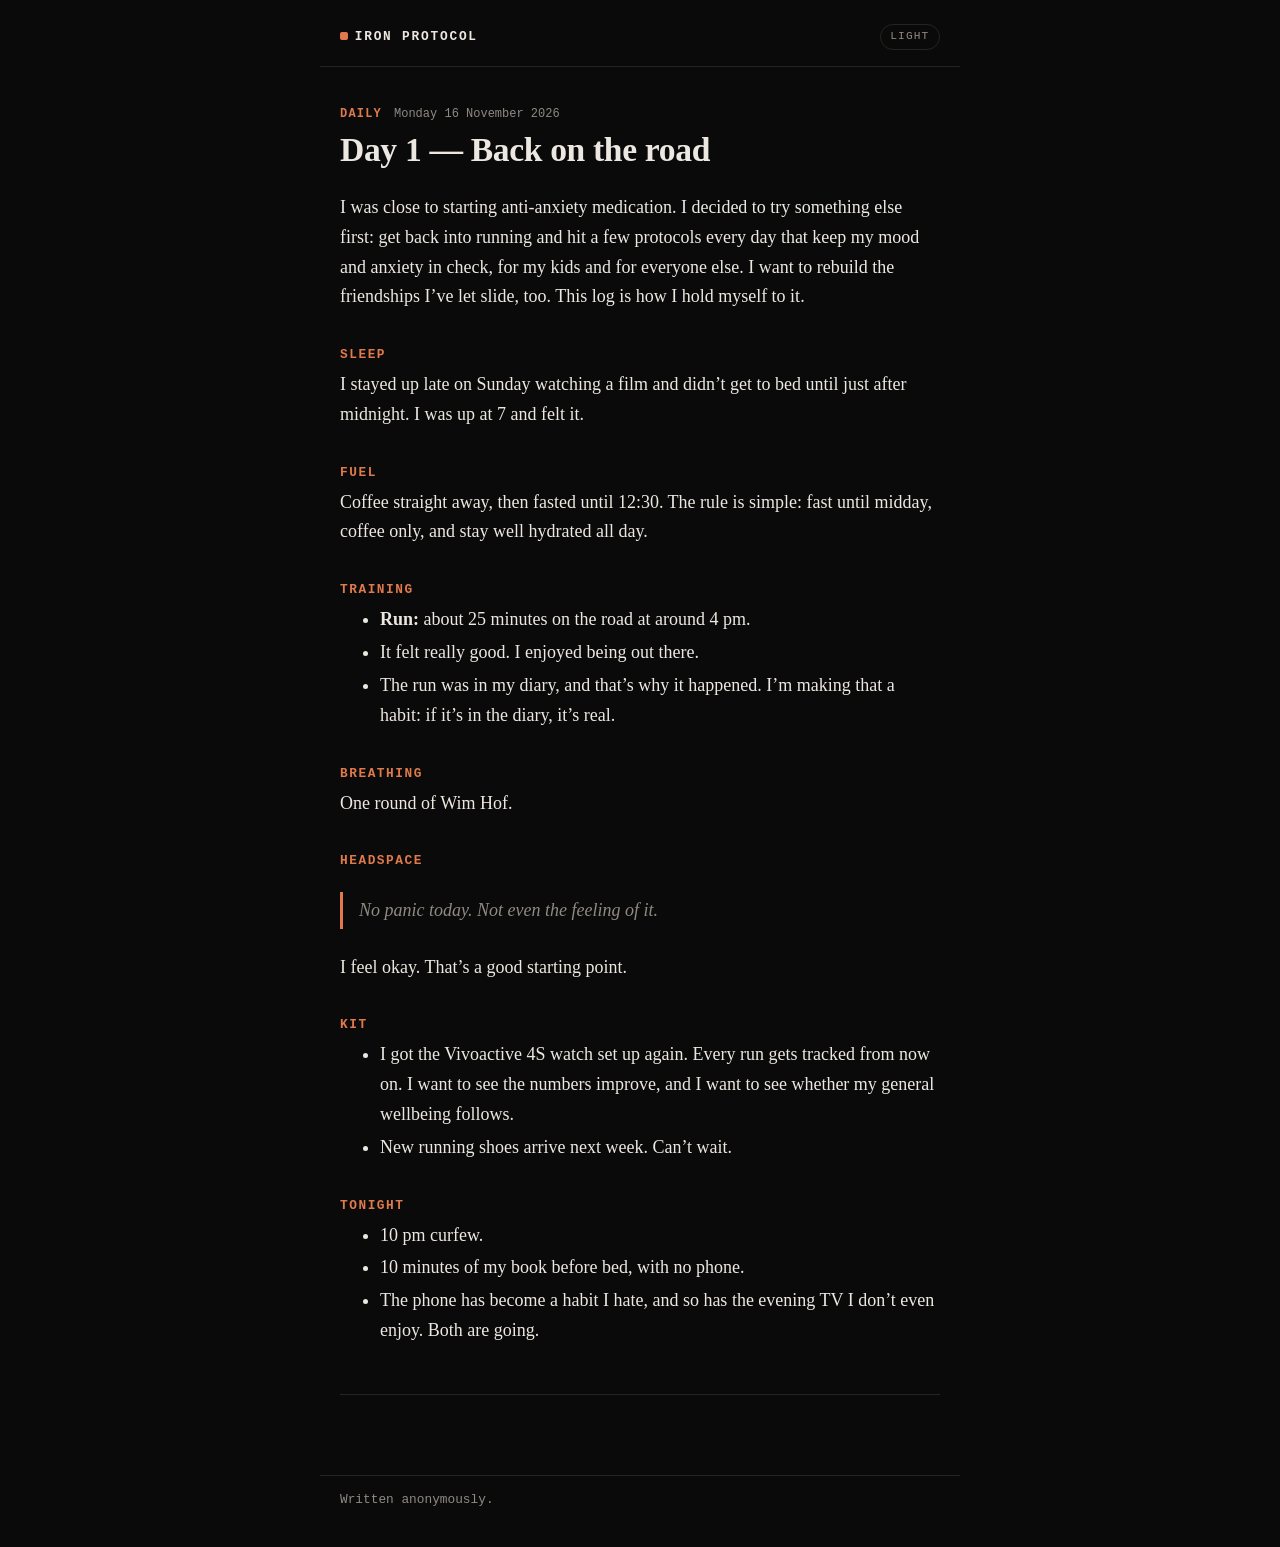
==== p/2026-11-16-day-1/index.html @ fcdc0ef2 "Day 1 Co-Authored-By: Claude Opus 5.5 <noreply@anthropic.com> Claude-Session: https://claude.ai/code" ====
<!DOCTYPE html>
<html lang="en">
<head>
<meta charset="utf-8">
<meta name="viewport" content="width=device-width, initial-scale=1">
<meta name="robots" content="noindex, nofollow">
<meta name="referrer" content="no-referrer">
<title>Day 1 — Back on the road · Iron Protocol</title>
<script>try{if(localStorage.getItem("theme")==="light")document.documentElement.dataset.theme="light"}catch(e){}</script>
<link rel="icon" href="data:image/svg+xml,<svg xmlns='http://www.w3.org/2000/svg' viewBox='0 0 16 16'><rect width='16' height='16' rx='3' fill='%23b4532a'/></svg>">
<link rel="stylesheet" href="../../style.css">
</head>
<body>
<header class="site"><a href="../../index.html" class="brand">Iron Protocol</a><button class="theme" type="button" aria-label="Toggle light and dark">Light</button></header>
<main>
<article class="post daily">
<p class="meta"><span class="kind">Daily</span><time datetime="2026-11-16">Monday 16 November 2026</time></p>
<h1>Day 1 — Back on the road</h1>
<div class="prose"><p>I was close to starting anti-anxiety medication. I decided to try something else first: get back into running and hit a few protocols every day that keep my mood and anxiety in check, for my kids and for everyone else. I want to rebuild the friendships I&rsquo;ve let slide, too. This log is how I hold myself to it.</p>
<h2>Sleep</h2>
<p>I stayed up late on Sunday watching a film and didn&rsquo;t get to bed until just after midnight. I was up at 7 and felt it.</p>
<h2>Fuel</h2>
<p>Coffee straight away, then fasted until 12:30. The rule is simple: fast until midday, coffee only, and stay well hydrated all day.</p>
<h2>Training</h2>
<ul>
<li><strong>Run:</strong> about 25 minutes on the road at around 4 pm.</li>
<li>It felt really good. I enjoyed being out there.</li>
<li>The run was in my diary, and that&rsquo;s why it happened. I&rsquo;m making that a habit: if it&rsquo;s in the diary, it&rsquo;s real.</li>
</ul>
<h2>Breathing</h2>
<p>One round of Wim Hof.</p>
<h2>Headspace</h2>
<blockquote>
<p>No panic today. Not even the feeling of it.</p>
</blockquote>
<p>I feel okay. That&rsquo;s a good starting point.</p>
<h2>Kit</h2>
<ul>
<li>I got the Vivoactive 4S watch set up again. Every run gets tracked from now on. I want to see the numbers improve, and I want to see whether my general wellbeing follows.</li>
<li>New running shoes arrive next week. Can&rsquo;t wait.</li>
</ul>
<h2>Tonight</h2>
<ul>
<li>10 pm curfew.</li>
<li>10 minutes of my book before bed, with no phone.</li>
<li>The phone has become a habit I hate, and so has the evening TV I don&rsquo;t even enjoy. Both are going.</li>
</ul></div>
</article>
<nav class="pager"><span></span><span></span></nav>
</main>
<footer class="site">Written anonymously.</footer>
<script>
(function(){var r=document.documentElement,b=document.querySelector(".theme");
function s(){b.textContent=r.dataset.theme==="light"?"Dark":"Light"}s();
b.onclick=function(){if(r.dataset.theme==="light")delete r.dataset.theme;else r.dataset.theme="light";
try{localStorage.setItem("theme",r.dataset.theme||"dark")}catch(e){}s()}})();
</script>
</body>
</html>
---- style.css ----
html {
  --bg: #0a0a0a;
  --ink: #ece8e1;
  --muted: #8f8a82;
  --rule: #262422;
  --accent: #e07a4c;
  --card: #141312;
  --serif: "Iowan Old Style", "Palatino Linotype", Palatino, Georgia, serif;
  --sans: system-ui, -apple-system, "Segoe UI", Roboto, sans-serif;
  --mono: ui-monospace, "SF Mono", Menlo, Consolas, monospace;
  color-scheme: dark;
}
html[data-theme="light"] {
  --bg: #f6f3ee; --ink: #1d1b18; --muted: #6f6a62; --rule: #ddd6cb; --accent: #b4532a; --card: #fffdf9;
  color-scheme: light;
}
* { box-sizing: border-box; }
html { -webkit-text-size-adjust: 100%; }
body { margin: 0; background: var(--bg); color: var(--ink); font: 18px/1.65 var(--serif); }
main, header.site, footer.site { max-width: 40rem; margin: 0 auto; padding: 0 1.25rem; }
a { color: inherit; }
header.site { padding-top: 1.5rem; padding-bottom: 1rem; border-bottom: 1px solid var(--rule); display: flex; justify-content: space-between; align-items: center; }
.theme { background: none; border: 1px solid var(--rule); color: var(--muted); font: 0.7rem/1 var(--mono); letter-spacing: 0.1em; text-transform: uppercase; padding: 0.4rem 0.6rem; border-radius: 999px; cursor: pointer; }
.theme:hover { color: var(--ink); border-color: var(--muted); }
.brand { font: 600 0.8rem/1 var(--mono); letter-spacing: 0.14em; text-transform: uppercase; text-decoration: none; }
.brand::before { content: ""; display: inline-block; width: 0.6em; height: 0.6em; background: var(--accent); margin-right: 0.55em; border-radius: 2px; }
footer.site { margin-top: 4rem; padding-top: 1rem; padding-bottom: 2.5rem; border-top: 1px solid var(--rule); color: var(--muted); font: 0.8rem var(--mono); }

.intro { padding: 3rem 0 1rem; }
.intro h1 { font-size: 2.6rem; line-height: 1.1; margin: 0 0 0.5rem; letter-spacing: -0.01em; }
.intro p { color: var(--muted); margin: 0; font-size: 1.15rem; line-height: 1.5; max-width: 30rem; }
.empty { color: var(--muted); font-style: italic; margin-top: 2rem; }

.month { font: 600 0.75rem var(--mono); letter-spacing: 0.12em; text-transform: uppercase; color: var(--muted); margin: 2.5rem 0 0.5rem; }
.list { list-style: none; margin: 0; padding: 0; }
.list li a { display: block; text-decoration: none; padding: 1rem 0; border-bottom: 1px solid var(--rule); }
.list li a:hover h3 { color: var(--accent); }
.list h3 { margin: 0.2rem 0 0; font-size: 1.25rem; line-height: 1.3; transition: color .15s; }
.list .summary { margin: 0.25rem 0 0; color: var(--muted); font-size: 1rem; }
.list li.weekly a { background: var(--card); border: 1px solid var(--rule); border-radius: 8px; padding: 1rem 1.1rem; margin: 0.75rem 0; }

.meta { margin: 0; font: 0.75rem var(--mono); color: var(--muted); display: flex; gap: 0.75rem; align-items: center; }
.kind { text-transform: uppercase; letter-spacing: 0.1em; color: var(--accent); font-weight: 600; }
.kind.weekly { background: var(--accent); color: var(--bg); padding: 0.1rem 0.45rem; border-radius: 3px; }

.post { padding-top: 2.5rem; }
.post h1 { font-size: 2.1rem; line-height: 1.15; margin: 0.6rem 0 1.5rem; letter-spacing: -0.01em; }
.prose h2 { font: 600 0.8rem var(--mono); letter-spacing: 0.12em; text-transform: uppercase; color: var(--accent); margin: 2.2rem 0 0.5rem; }
.prose h3 { font-size: 1.1rem; margin: 1.5rem 0 0.4rem; }
.prose p, .prose ul, .prose ol { margin: 0 0 1rem; }
.prose li { margin: 0.2rem 0; }
.prose blockquote { margin: 1.5rem 0; padding: 0.2rem 0 0.2rem 1rem; border-left: 3px solid var(--accent); color: var(--muted); font-style: italic; }
.prose blockquote p:last-child { margin-bottom: 0; }
.prose strong { font-weight: 600; }
.prose hr { border: 0; border-top: 1px solid var(--rule); margin: 2rem 0; }
.prose table { width: 100%; border-collapse: collapse; margin: 1rem 0 1.5rem; font: 0.85rem/1.4 var(--sans); font-variant-numeric: tabular-nums; }
.prose th { text-align: left; font-weight: 600; color: var(--muted); border-bottom: 2px solid var(--rule); padding: 0.45rem 0.6rem 0.45rem 0; }
.prose td { border-bottom: 1px solid var(--rule); padding: 0.45rem 0.6rem 0.45rem 0; }
.prose code { font: 0.85em var(--mono); background: var(--card); padding: 0.1em 0.3em; border-radius: 3px; }

.pager { display: flex; justify-content: space-between; gap: 1rem; margin-top: 3rem; padding-top: 1rem; border-top: 1px solid var(--rule); font: 0.8rem/1.4 var(--mono); }
.pager a { text-decoration: none; color: var(--muted); max-width: 48%; }
.pager a:last-child { text-align: right; }
.pager a:hover { color: var(--accent); }

@media (max-width: 520px) {
  body { font-size: 17px; }
  .intro h1 { font-size: 2.1rem; }
  .post h1 { font-size: 1.75rem; }
}
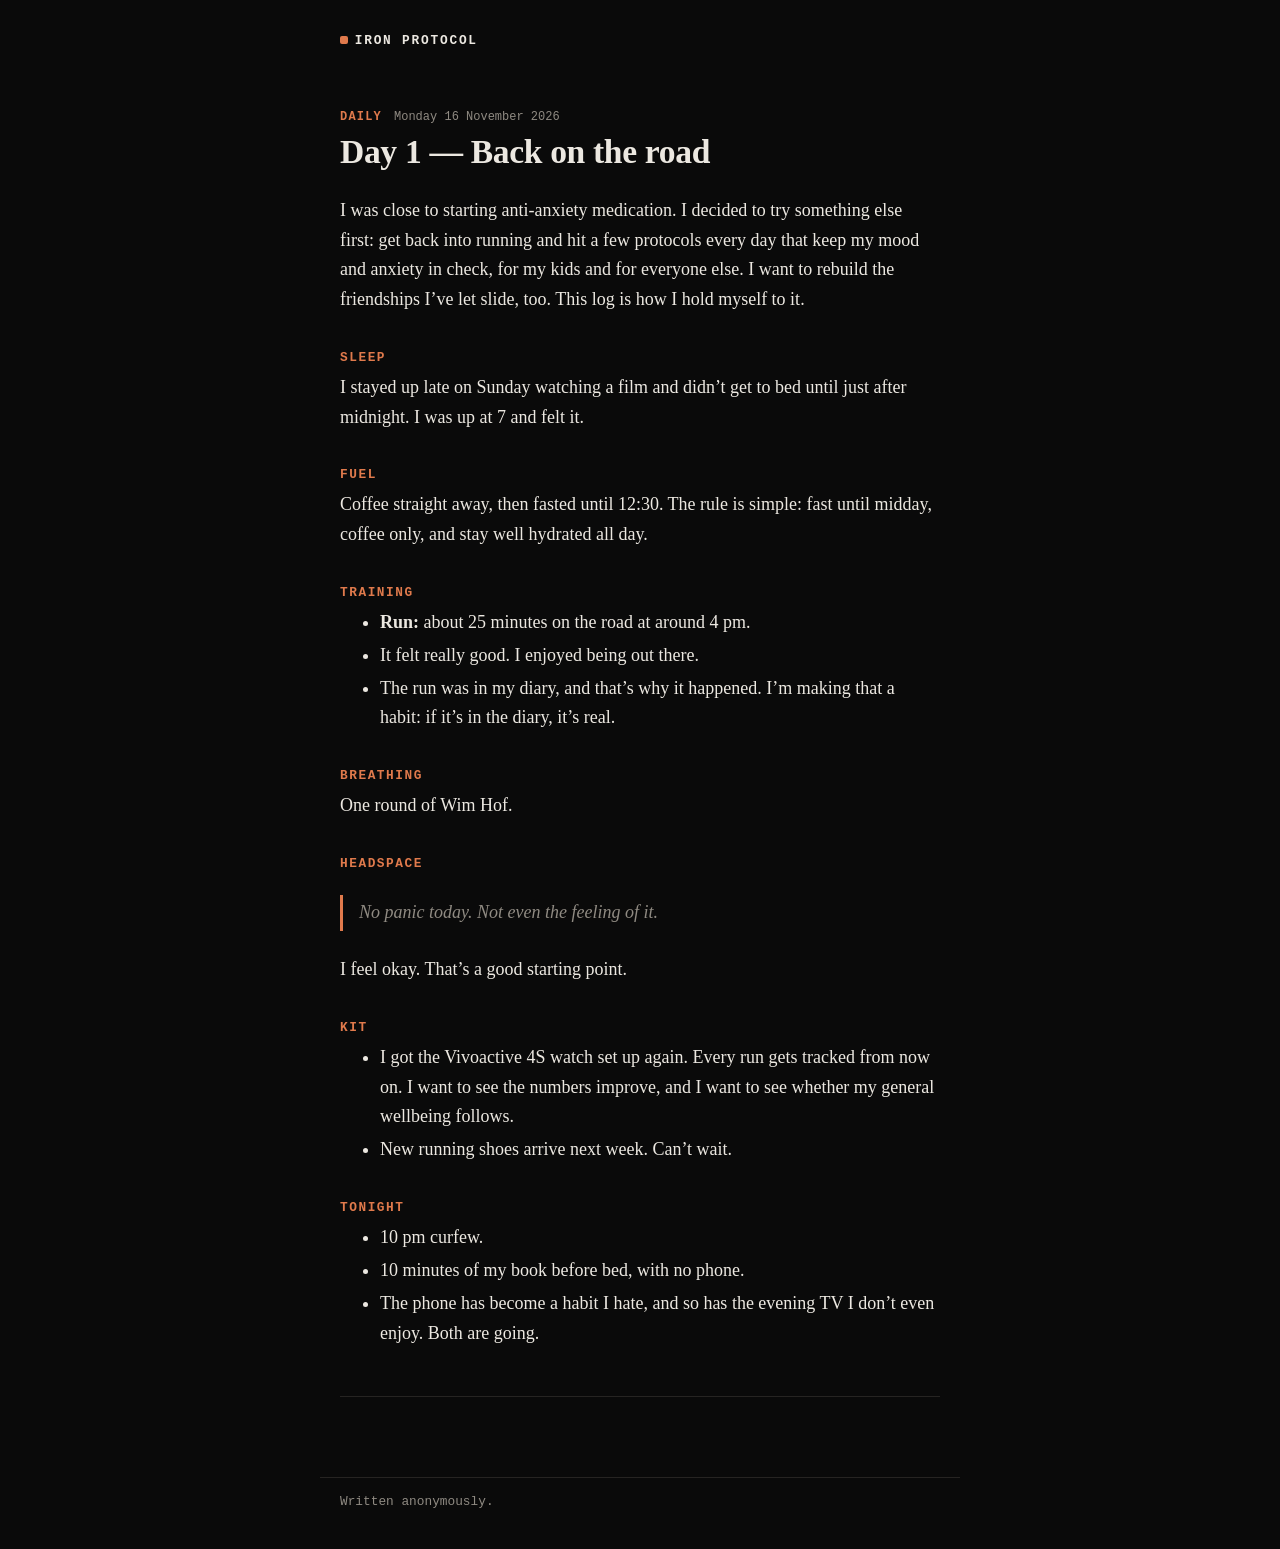
==== commit 119a42ba: "Dark only; hero image and mantra Co-Authored-By: Claude Opus 5.5 <noreply@anthropic.com> Claude-Sess" ====
--- a/p/2026-11-16-day-1/index.html
+++ b/p/2026-11-16-day-1/index.html
@@ -6,12 +6,11 @@
 <meta name="robots" content="noindex, nofollow">
 <meta name="referrer" content="no-referrer">
 <title>Day 1 — Back on the road · Iron Protocol</title>
-<script>try{if(localStorage.getItem("theme")==="light")document.documentElement.dataset.theme="light"}catch(e){}</script>
 <link rel="icon" href="data:image/svg+xml,<svg xmlns='http://www.w3.org/2000/svg' viewBox='0 0 16 16'><rect width='16' height='16' rx='3' fill='%23b4532a'/></svg>">
 <link rel="stylesheet" href="../../style.css">
 </head>
 <body>
-<header class="site"><a href="../../index.html" class="brand">Iron Protocol</a><button class="theme" type="button" aria-label="Toggle light and dark">Light</button></header>
+<header class="site"><a href="../../index.html" class="brand">Iron Protocol</a></header>
 <main>
 <article class="post daily">
 <p class="meta"><span class="kind">Daily</span><time datetime="2026-11-16">Monday 16 November 2026</time></p>
@@ -49,11 +48,5 @@
 <nav class="pager"><span></span><span></span></nav>
 </main>
 <footer class="site">Written anonymously.</footer>
-<script>
-(function(){var r=document.documentElement,b=document.querySelector(".theme");
-function s(){b.textContent=r.dataset.theme==="light"?"Dark":"Light"}s();
-b.onclick=function(){if(r.dataset.theme==="light")delete r.dataset.theme;else r.dataset.theme="light";
-try{localStorage.setItem("theme",r.dataset.theme||"dark")}catch(e){}s()}})();
-</script>
 </body>
 </html>
--- a/style.css
+++ b/style.css
@@ -10,23 +10,24 @@
   --mono: ui-monospace, "SF Mono", Menlo, Consolas, monospace;
   color-scheme: dark;
 }
-html[data-theme="light"] {
-  --bg: #f6f3ee; --ink: #1d1b18; --muted: #6f6a62; --rule: #ddd6cb; --accent: #b4532a; --card: #fffdf9;
-  color-scheme: light;
-}
 * { box-sizing: border-box; }
 html { -webkit-text-size-adjust: 100%; }
 body { margin: 0; background: var(--bg); color: var(--ink); font: 18px/1.65 var(--serif); }
 main, header.site, footer.site { max-width: 40rem; margin: 0 auto; padding: 0 1.25rem; }
 a { color: inherit; }
-header.site { padding-top: 1.5rem; padding-bottom: 1rem; border-bottom: 1px solid var(--rule); display: flex; justify-content: space-between; align-items: center; }
-.theme { background: none; border: 1px solid var(--rule); color: var(--muted); font: 0.7rem/1 var(--mono); letter-spacing: 0.1em; text-transform: uppercase; padding: 0.4rem 0.6rem; border-radius: 999px; cursor: pointer; }
-.theme:hover { color: var(--ink); border-color: var(--muted); }
+header.site { padding-top: 1.5rem; padding-bottom: 1rem; }
+
 .brand { font: 600 0.8rem/1 var(--mono); letter-spacing: 0.14em; text-transform: uppercase; text-decoration: none; }
 .brand::before { content: ""; display: inline-block; width: 0.6em; height: 0.6em; background: var(--accent); margin-right: 0.55em; border-radius: 2px; }
 footer.site { margin-top: 4rem; padding-top: 1rem; padding-bottom: 2.5rem; border-top: 1px solid var(--rule); color: var(--muted); font: 0.8rem var(--mono); }
 
-.intro { padding: 3rem 0 1rem; }
+.hero { position: relative; margin: 0 -1.25rem; border-radius: 0 0 10px 10px; overflow: hidden; aspect-ratio: 16 / 10; background: #000; }
+.hero img { position: absolute; inset: 0; width: 100%; height: 100%; object-fit: cover; object-position: 72% 40%; }
+.hero::after { content: ""; position: absolute; inset: 0; background: linear-gradient(to bottom, rgba(10,10,10,0) 35%, rgba(10,10,10,.55) 65%, var(--bg) 100%); }
+.hero-text { position: absolute; left: 1.25rem; right: 1.25rem; bottom: 1.25rem; z-index: 1; }
+.hero-text h1 { font-size: 2.8rem; line-height: 1.05; margin: 0 0 0.6rem; letter-spacing: -0.01em; }
+.mantra { margin: 0; font: 600 0.8rem/1.4 var(--mono); letter-spacing: 0.16em; text-transform: uppercase; color: var(--accent); }
+.intro { padding: 1.25rem 0 1rem; }
 .intro h1 { font-size: 2.6rem; line-height: 1.1; margin: 0 0 0.5rem; letter-spacing: -0.01em; }
 .intro p { color: var(--muted); margin: 0; font-size: 1.15rem; line-height: 1.5; max-width: 30rem; }
 .empty { color: var(--muted); font-style: italic; margin-top: 2rem; }
@@ -65,6 +66,9 @@
 
 @media (max-width: 520px) {
   body { font-size: 17px; }
-  .intro h1 { font-size: 2.1rem; }
+  .hero { aspect-ratio: 4 / 5; }
+  .hero img { object-position: 62% 40%; }
+  .hero-text h1 { font-size: 2.2rem; }
+  .mantra { font-size: 0.7rem; }
   .post h1 { font-size: 1.75rem; }
 }
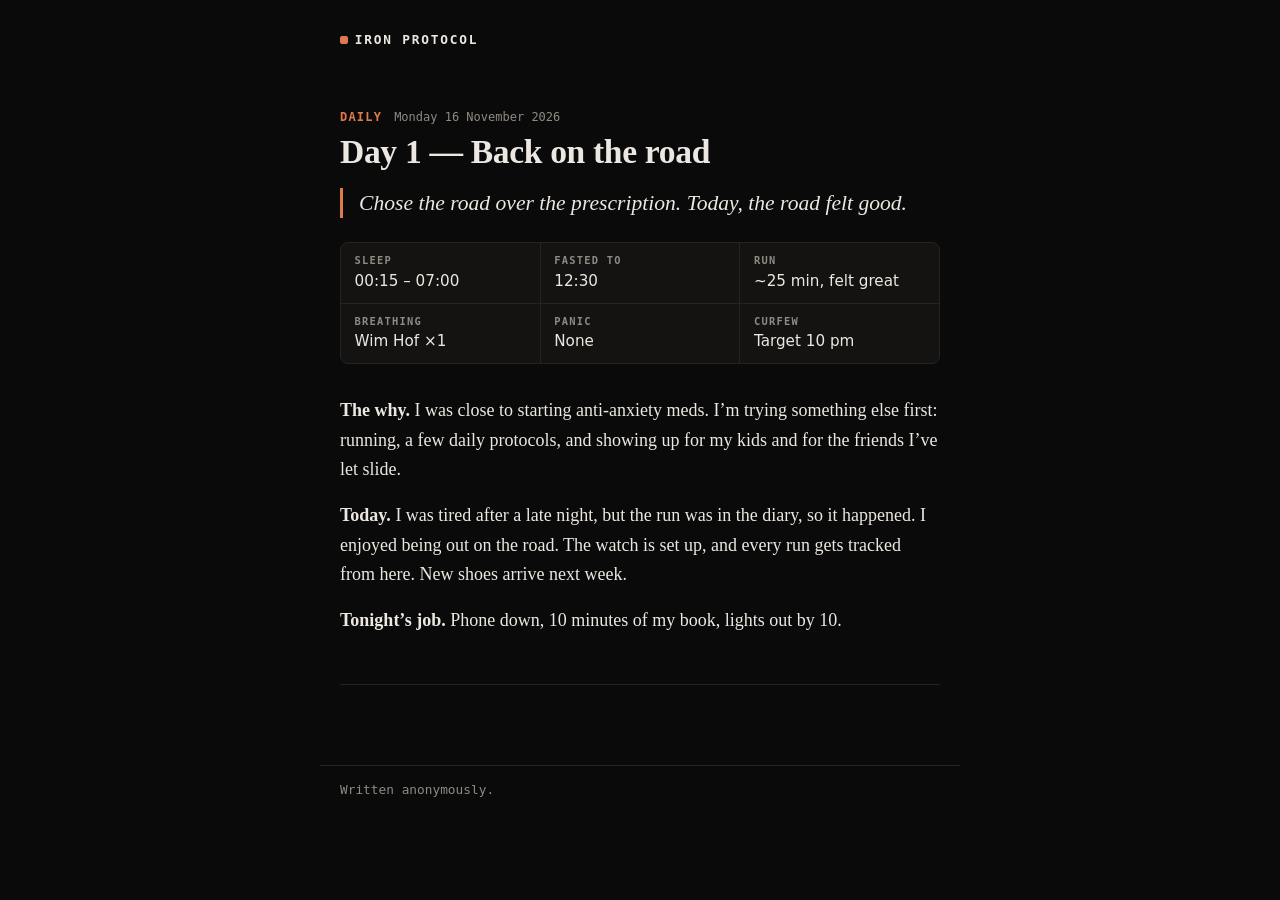
==== commit 6f7dcb67: "Daily posts: tagline, stats grid, shorter body Co-Authored-By: Claude Opus 5.5 <noreply@anthropic.co" ====
--- a/p/2026-11-16-day-1/index.html
+++ b/p/2026-11-16-day-1/index.html
@@ -7,7 +7,7 @@
 <meta name="referrer" content="no-referrer">
 <title>Day 1 — Back on the road · Iron Protocol</title>
 <link rel="icon" href="data:image/svg+xml,<svg xmlns='http://www.w3.org/2000/svg' viewBox='0 0 16 16'><rect width='16' height='16' rx='3' fill='%23b4532a'/></svg>">
-<link rel="stylesheet" href="../../style.css">
+<link rel="stylesheet" href="../../style.css?v=cc3249e2">
 </head>
 <body>
 <header class="site"><a href="../../index.html" class="brand">Iron Protocol</a></header>
@@ -15,35 +15,9 @@
 <article class="post daily">
 <p class="meta"><span class="kind">Daily</span><time datetime="2026-11-16">Monday 16 November 2026</time></p>
 <h1>Day 1 — Back on the road</h1>
-<div class="prose"><p>I was close to starting anti-anxiety medication. I decided to try something else first: get back into running and hit a few protocols every day that keep my mood and anxiety in check, for my kids and for everyone else. I want to rebuild the friendships I&rsquo;ve let slide, too. This log is how I hold myself to it.</p>
-<h2>Sleep</h2>
-<p>I stayed up late on Sunday watching a film and didn&rsquo;t get to bed until just after midnight. I was up at 7 and felt it.</p>
-<h2>Fuel</h2>
-<p>Coffee straight away, then fasted until 12:30. The rule is simple: fast until midday, coffee only, and stay well hydrated all day.</p>
-<h2>Training</h2>
-<ul>
-<li><strong>Run:</strong> about 25 minutes on the road at around 4 pm.</li>
-<li>It felt really good. I enjoyed being out there.</li>
-<li>The run was in my diary, and that&rsquo;s why it happened. I&rsquo;m making that a habit: if it&rsquo;s in the diary, it&rsquo;s real.</li>
-</ul>
-<h2>Breathing</h2>
-<p>One round of Wim Hof.</p>
-<h2>Headspace</h2>
-<blockquote>
-<p>No panic today. Not even the feeling of it.</p>
-</blockquote>
-<p>I feel okay. That&rsquo;s a good starting point.</p>
-<h2>Kit</h2>
-<ul>
-<li>I got the Vivoactive 4S watch set up again. Every run gets tracked from now on. I want to see the numbers improve, and I want to see whether my general wellbeing follows.</li>
-<li>New running shoes arrive next week. Can&rsquo;t wait.</li>
-</ul>
-<h2>Tonight</h2>
-<ul>
-<li>10 pm curfew.</li>
-<li>10 minutes of my book before bed, with no phone.</li>
-<li>The phone has become a habit I hate, and so has the evening TV I don&rsquo;t even enjoy. Both are going.</li>
-</ul></div>
+<p class="tagline">Chose the road over the prescription. Today, the road felt good.</p><dl class="stats"><div><dt>Sleep</dt><dd>00:15 – 07:00</dd></div><div><dt>Fasted to</dt><dd>12:30</dd></div><div><dt>Run</dt><dd>~25 min, felt great</dd></div><div><dt>Breathing</dt><dd>Wim Hof ×1</dd></div><div><dt>Panic</dt><dd>None</dd></div><div><dt>Curfew</dt><dd>Target 10 pm</dd></div></dl><div class="prose"><p><strong>The why.</strong> I was close to starting anti-anxiety meds. I&rsquo;m trying something else first: running, a few daily protocols, and showing up for my kids and for the friends I&rsquo;ve let slide.</p>
+<p><strong>Today.</strong> I was tired after a late night, but the run was in the diary, so it happened. I enjoyed being out on the road. The watch is set up, and every run gets tracked from here. New shoes arrive next week.</p>
+<p><strong>Tonight&rsquo;s job.</strong> Phone down, 10 minutes of my book, lights out by 10.</p></div>
 </article>
 <nav class="pager"><span></span><span></span></nav>
 </main>
--- a/style.css
+++ b/style.css
@@ -11,6 +11,7 @@
   color-scheme: dark;
 }
 * { box-sizing: border-box; }
+img { max-width: 100%; height: auto; }
 html { -webkit-text-size-adjust: 100%; }
 body { margin: 0; background: var(--bg); color: var(--ink); font: 18px/1.65 var(--serif); }
 main, header.site, footer.site { max-width: 40rem; margin: 0 auto; padding: 0 1.25rem; }
@@ -46,6 +47,11 @@
 
 .post { padding-top: 2.5rem; }
 .post h1 { font-size: 2.1rem; line-height: 1.15; margin: 0.6rem 0 1.5rem; letter-spacing: -0.01em; }
+.tagline { font-size: 1.35rem; line-height: 1.4; font-style: italic; margin: -0.5rem 0 1.5rem; padding-left: 1rem; border-left: 3px solid var(--accent); }
+.stats { display: grid; grid-template-columns: repeat(3, 1fr); gap: 1px; background: var(--rule); border: 1px solid var(--rule); border-radius: 8px; overflow: hidden; margin: 0 0 2rem; }
+.stats div { background: var(--card); padding: 0.7rem 0.85rem; }
+.stats dt { font: 600 0.65rem/1.2 var(--mono); letter-spacing: 0.12em; text-transform: uppercase; color: var(--muted); }
+.stats dd { margin: 0.3rem 0 0; font: 0.95rem/1.3 var(--sans); }
 .prose h2 { font: 600 0.8rem var(--mono); letter-spacing: 0.12em; text-transform: uppercase; color: var(--accent); margin: 2.2rem 0 0.5rem; }
 .prose h3 { font-size: 1.1rem; margin: 1.5rem 0 0.4rem; }
 .prose p, .prose ul, .prose ol { margin: 0 0 1rem; }
@@ -66,6 +72,7 @@
 
 @media (max-width: 520px) {
   body { font-size: 17px; }
+  .stats { grid-template-columns: repeat(2, 1fr); }
   .hero { aspect-ratio: 4 / 5; }
   .hero img { object-position: 62% 40%; }
   .hero-text h1 { font-size: 2.2rem; }
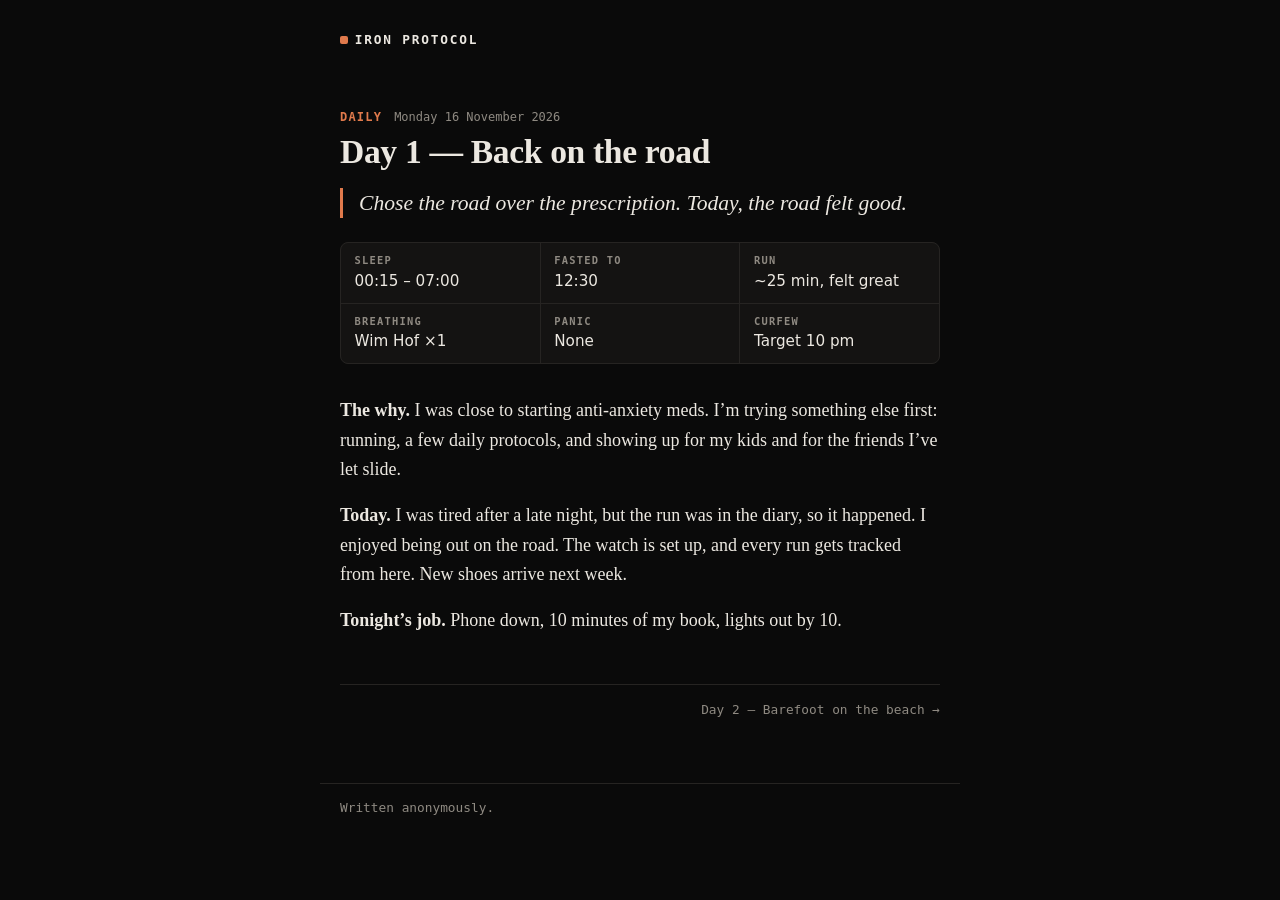
==== commit 79a58de7: "Day 2 Co-Authored-By: Claude Opus 5.5 <noreply@anthropic.com> Claude-Session: https://claude.ai/code" ====
--- a/p/2026-11-16-day-1/index.html
+++ b/p/2026-11-16-day-1/index.html
@@ -7,7 +7,7 @@
 <meta name="referrer" content="no-referrer">
 <title>Day 1 — Back on the road · Iron Protocol</title>
 <link rel="icon" href="data:image/svg+xml,<svg xmlns='http://www.w3.org/2000/svg' viewBox='0 0 16 16'><rect width='16' height='16' rx='3' fill='%23b4532a'/></svg>">
-<link rel="stylesheet" href="../../style.css?v=cc3249e2">
+<link rel="stylesheet" href="../../style.css?v=9e765dfa">
 </head>
 <body>
 <header class="site"><a href="../../index.html" class="brand">Iron Protocol</a></header>
@@ -19,7 +19,7 @@
 <p><strong>Today.</strong> I was tired after a late night, but the run was in the diary, so it happened. I enjoyed being out on the road. The watch is set up, and every run gets tracked from here. New shoes arrive next week.</p>
 <p><strong>Tonight&rsquo;s job.</strong> Phone down, 10 minutes of my book, lights out by 10.</p></div>
 </article>
-<nav class="pager"><span></span><span></span></nav>
+<nav class="pager"><span></span><a href="../2026-11-17-day-2/index.html">Day 2 — Barefoot on the beach →</a></nav>
 </main>
 <footer class="site">Written anonymously.</footer>
 </body>
--- a/style.css
+++ b/style.css
@@ -27,7 +27,10 @@
 .hero::after { content: ""; position: absolute; inset: 0; background: linear-gradient(to bottom, rgba(10,10,10,0) 35%, rgba(10,10,10,.55) 65%, var(--bg) 100%); }
 .hero-text { position: absolute; left: 1.25rem; right: 1.25rem; bottom: 1.25rem; z-index: 1; }
 .hero-text h1 { font-size: 2.8rem; line-height: 1.05; margin: 0 0 0.6rem; letter-spacing: -0.01em; }
-.mantra { margin: 0; font: 600 0.8rem/1.4 var(--mono); letter-spacing: 0.16em; text-transform: uppercase; color: var(--accent); }
+.mantra { margin: 0; max-width: 32rem; }
+.mantra p { margin: 0; font-style: italic; font-size: 1.15rem; line-height: 1.4; }
+.mantra cite { display: block; margin-top: 0.4rem; font: 600 0.7rem/1 var(--mono); font-style: normal; letter-spacing: 0.14em; text-transform: uppercase; color: var(--accent); }
+.mantra cite::before { content: "\2014  "; }
 .intro { padding: 1.25rem 0 1rem; }
 .intro h1 { font-size: 2.6rem; line-height: 1.1; margin: 0 0 0.5rem; letter-spacing: -0.01em; }
 .intro p { color: var(--muted); margin: 0; font-size: 1.15rem; line-height: 1.5; max-width: 30rem; }
@@ -76,6 +79,6 @@
   .hero { aspect-ratio: 4 / 5; }
   .hero img { object-position: 62% 40%; }
   .hero-text h1 { font-size: 2.2rem; }
-  .mantra { font-size: 0.7rem; }
+  .mantra p { font-size: 1rem; }
   .post h1 { font-size: 1.75rem; }
 }
